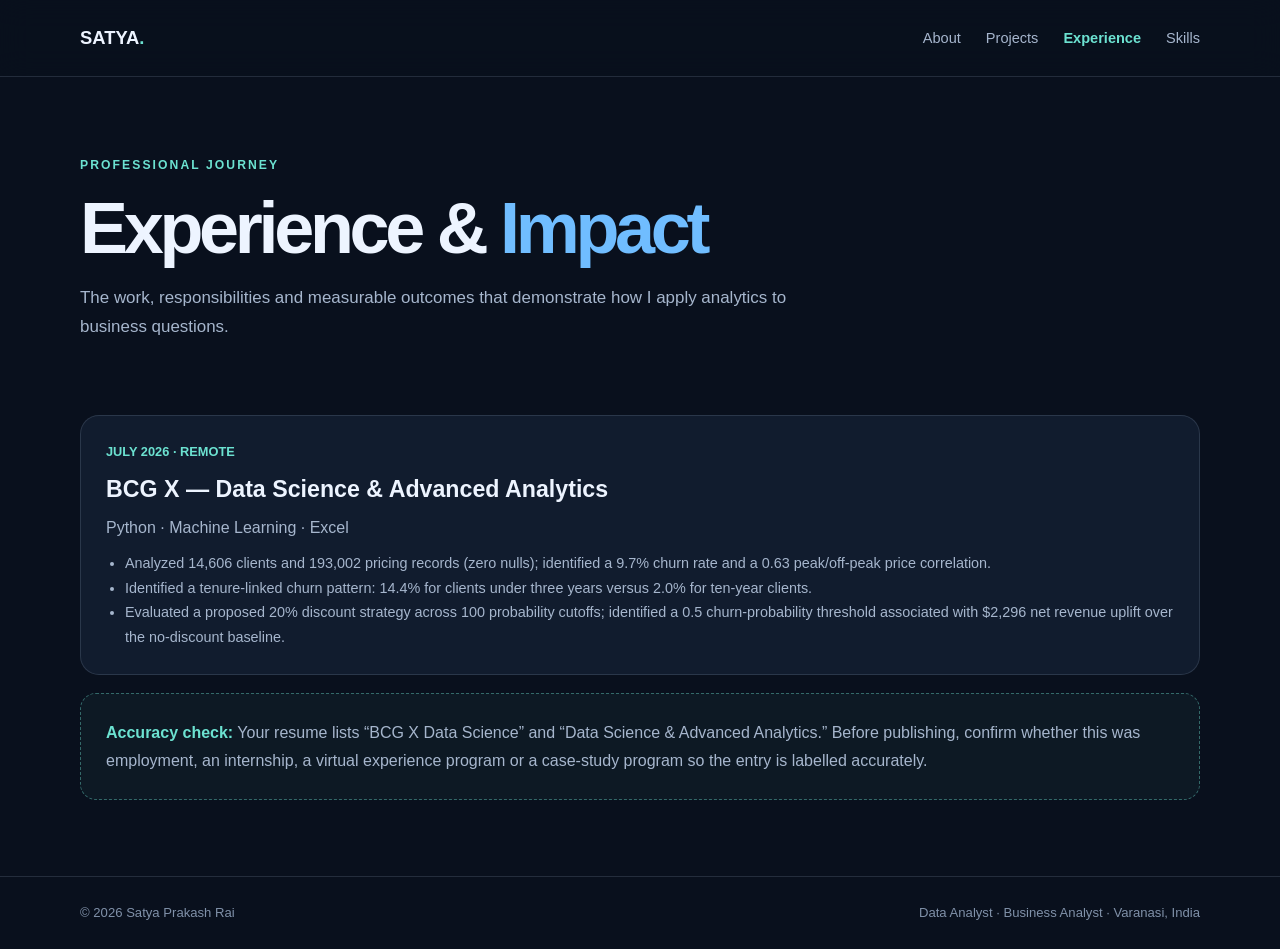
==== experience.html @ a1c22d84 "Add files via upload" ====
<!doctype html><html lang="en"><head><meta charset="utf-8"><meta name="viewport" content="width=device-width,initial-scale=1"><meta name="description" content="Professional experience and analytics impact by Satya Prakash Rai."><title>Experience | Satya Prakash Rai</title><link rel="stylesheet" href="style.css"></head><body>
<header><div class="container nav"><a class="brand" href="index.html">SATYA<span>.</span></a><button class="menu" id="menu" aria-label="Toggle navigation" aria-expanded="false">☰</button><nav class="links" id="links"><a href="index.html">About</a><a href="projects.html">Projects</a><a href="experience.html" class="active">Experience</a><a href="skills.html">Skills</a></nav></div></header>
<main>
<section class="hero"><div class="container"><div class="eyebrow">PROFESSIONAL JOURNEY</div><h1 class="title">Experience & <span>Impact</span></h1><p class="lead">The work, responsibilities and measurable outcomes that demonstrate how I apply analytics to business questions.</p></div></section>
<section class="section"><div class="container"><article class="card"><div class="date">JULY 2026 · REMOTE</div><h2 style="font-size:1.45rem">BCG X — Data Science & Advanced Analytics</h2><p style="margin-top:5px">Python · Machine Learning · Excel</p><ul><li>Analyzed 14,606 clients and 193,002 pricing records (zero nulls); identified a 9.7% churn rate and a 0.63 peak/off-peak price correlation.</li><li>Identified a tenure-linked churn pattern: 14.4% for clients under three years versus 2.0% for ten-year clients.</li><li>Evaluated a proposed 20% discount strategy across 100 probability cutoffs; identified a 0.5 churn-probability threshold associated with $2,296 net revenue uplift over the no-discount baseline.</li></ul></article><div class="placeholder" style="margin-top:18px"><strong>Accuracy check:</strong> Your resume lists “BCG X Data Science” and “Data Science & Advanced Analytics.” Before publishing, confirm whether this was employment, an internship, a virtual experience program or a case-study program so the entry is labelled accurately.</div></div></section>
</main><footer><div class="container foot"><span>© <span id="year"></span> Satya Prakash Rai</span><span>Data Analyst · Business Analyst · Varanasi, India</span></div></footer><script src="script.js"></script></body></html>
---- style.css ----
:root{--bg:#09101d;--panel:#111c2e;--panel2:#17243a;--line:rgba(185,205,235,.15);--text:#edf4ff;--muted:#a6b6cd;--blue:#70bdff;--cyan:#6ce2d1;--max:1120px}
*{box-sizing:border-box;margin:0;padding:0}html{scroll-behavior:smooth}body{font-family:Inter,Arial,sans-serif;background:var(--bg);color:var(--text);line-height:1.7}a{color:inherit;text-decoration:none}.container{width:min(var(--max),calc(100% - 40px));margin:auto}
header{position:sticky;top:0;z-index:20;background:rgba(9,16,29,.94);backdrop-filter:blur(15px);border-bottom:1px solid var(--line)}.nav{height:76px;display:flex;align-items:center;justify-content:space-between;gap:20px}.brand{font-size:1.15rem;font-weight:850}.brand span{color:var(--cyan)}.links{display:flex;gap:25px;color:var(--muted);font-size:.91rem}.links a:hover,.links a.active{color:var(--cyan)}.links a.active{font-weight:750}.menu{display:none;background:none;color:var(--text);border:1px solid var(--line);border-radius:9px;padding:8px 12px;font-size:1.2rem}
main{min-height:75vh}.hero{padding:78px 0 45px}.eyebrow{color:var(--cyan);font-size:.76rem;letter-spacing:.17em;font-weight:800;text-transform:uppercase}.title{font-size:clamp(2.5rem,6vw,4.5rem);line-height:1.08;letter-spacing:-.06em;margin:14px 0 17px}.title span{color:var(--blue)}.lead{max-width:760px;color:var(--muted);font-size:1.06rem}.section{padding:28px 0 76px}.section-title{font-size:1.55rem;margin-bottom:17px}.panel,.card{background:var(--panel);border:1px solid var(--line);border-radius:19px;padding:25px}.muted,.card p{color:var(--muted)}.profile{display:grid;grid-template-columns:230px 1fr;gap:27px;align-items:center}.photo{width:100%;aspect-ratio:4/5;object-fit:cover;border-radius:15px;border:1px solid var(--line);background:linear-gradient(145deg,#1d3654,#102032);display:grid;place-items:center;color:var(--muted);text-align:center;padding:20px}.facts{display:grid;grid-template-columns:repeat(2,1fr);gap:12px;margin-top:20px}.fact{background:var(--panel2);border:1px solid var(--line);padding:13px;border-radius:12px}.fact b{display:block}.fact span{font-size:.78rem;color:var(--muted)}.education{display:grid;gap:15px}.edu-item{padding:17px;border:1px solid var(--line);border-radius:13px;background:var(--panel2)}.edu-item p{font-size:.87rem;color:var(--muted)}.cards{display:grid;grid-template-columns:repeat(2,1fr);gap:17px}.card h3{font-size:1.08rem;margin-bottom:8px}.card ul{padding-left:19px;margin-top:10px}.card li{color:var(--muted);font-size:.9rem}.date{font-size:.8rem;color:var(--cyan);font-weight:750;margin-bottom:7px}.taglist{display:flex;flex-wrap:wrap;gap:9px;margin-top:14px}.tag{border:1px solid var(--line);background:var(--panel2);color:#d4e3f7;border-radius:999px;padding:6px 11px;font-size:.8rem}.placeholder{border:1px dashed rgba(108,226,209,.4);background:rgba(108,226,209,.045);padding:25px;border-radius:16px;color:var(--muted)}.placeholder strong{color:var(--cyan)}.page-actions{display:flex;flex-wrap:wrap;gap:12px;margin-top:23px}.btn{display:inline-flex;padding:11px 17px;border-radius:999px;background:linear-gradient(110deg,var(--blue),var(--cyan));color:#07121d;font-weight:800;font-size:.9rem}.btn.alt{background:transparent;color:var(--text);border:1px solid var(--line)}footer{border-top:1px solid var(--line);padding:25px 0;color:#8091a9;font-size:.82rem}.foot{display:flex;justify-content:space-between;gap:15px;flex-wrap:wrap}
@media(max-width:760px){.menu{display:block}.links{display:none;position:absolute;top:76px;left:0;right:0;background:#0c1627;padding:18px 22px;flex-direction:column;border-bottom:1px solid var(--line)}.links.open{display:flex}.profile{grid-template-columns:1fr}.photo{max-width:230px}.cards{grid-template-columns:1fr}.hero{padding-top:58px}}
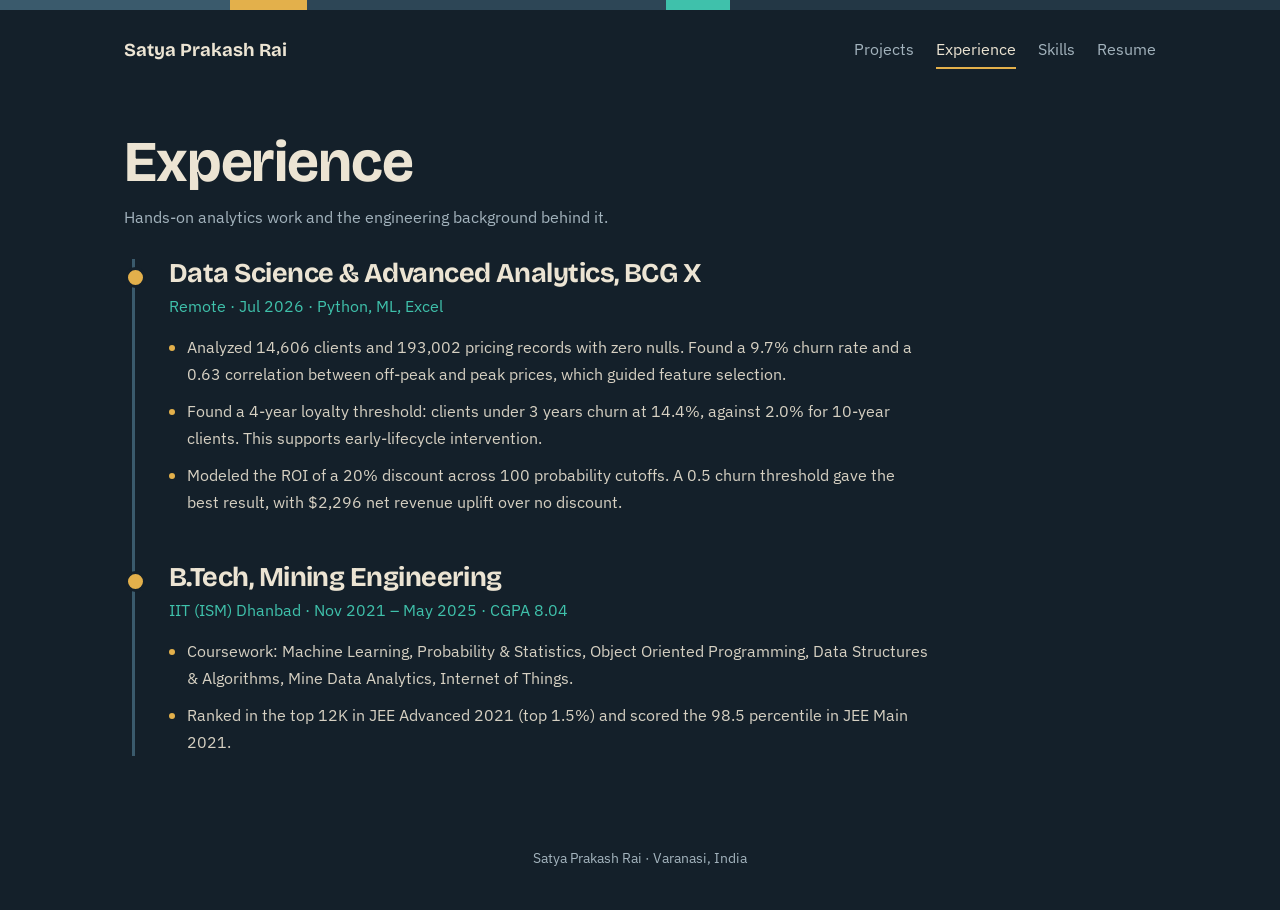
==== commit a71d97e7: "Add files via upload" ====
--- a/experience.html
+++ b/experience.html
@@ -1,6 +1,12 @@
-<!doctype html><html lang="en"><head><meta charset="utf-8"><meta name="viewport" content="width=device-width,initial-scale=1"><meta name="description" content="Professional experience and analytics impact by Satya Prakash Rai."><title>Experience | Satya Prakash Rai</title><link rel="stylesheet" href="style.css"></head><body>
-<header><div class="container nav"><a class="brand" href="index.html">SATYA<span>.</span></a><button class="menu" id="menu" aria-label="Toggle navigation" aria-expanded="false">☰</button><nav class="links" id="links"><a href="index.html">About</a><a href="projects.html">Projects</a><a href="experience.html" class="active">Experience</a><a href="skills.html">Skills</a></nav></div></header>
-<main>
-<section class="hero"><div class="container"><div class="eyebrow">PROFESSIONAL JOURNEY</div><h1 class="title">Experience & <span>Impact</span></h1><p class="lead">The work, responsibilities and measurable outcomes that demonstrate how I apply analytics to business questions.</p></div></section>
-<section class="section"><div class="container"><article class="card"><div class="date">JULY 2026 · REMOTE</div><h2 style="font-size:1.45rem">BCG X — Data Science & Advanced Analytics</h2><p style="margin-top:5px">Python · Machine Learning · Excel</p><ul><li>Analyzed 14,606 clients and 193,002 pricing records (zero nulls); identified a 9.7% churn rate and a 0.63 peak/off-peak price correlation.</li><li>Identified a tenure-linked churn pattern: 14.4% for clients under three years versus 2.0% for ten-year clients.</li><li>Evaluated a proposed 20% discount strategy across 100 probability cutoffs; identified a 0.5 churn-probability threshold associated with $2,296 net revenue uplift over the no-discount baseline.</li></ul></article><div class="placeholder" style="margin-top:18px"><strong>Accuracy check:</strong> Your resume lists “BCG X Data Science” and “Data Science & Advanced Analytics.” Before publishing, confirm whether this was employment, an internship, a virtual experience program or a case-study program so the entry is labelled accurately.</div></div></section>
-</main><footer><div class="container foot"><span>© <span id="year"></span> Satya Prakash Rai</span><span>Data Analyst · Business Analyst · Varanasi, India</span></div></footer><script src="script.js"></script></body></html>+<!DOCTYPE html><html lang="en"><head><title>Experience | Satya Prakash Rai</title><meta charset="utf-8"><meta name="viewport" content="width=device-width,initial-scale=1"><link rel="preconnect" href="https://fonts.googleapis.com"><link rel="preconnect" href="https://fonts.gstatic.com" crossorigin><link href="https://fonts.googleapis.com/css2?family=Bricolage+Grotesque:wght@600;700&family=IBM+Plex+Sans:wght@400;600&display=swap" rel="stylesheet"><link rel="stylesheet" href="style.css"></head><body><div class="wrap">
+<nav class="topnav"><a class="home" href="index.html">Satya Prakash Rai</a><a href="projects.html">Projects</a><a href="experience.html" aria-current="page">Experience</a><a href="skills.html">Skills</a><a href="resume.html">Resume</a></nav>
+<header class="page-head"><h1>Experience</h1><p>Hands-on analytics work and the engineering background behind it.</p></header>
+<main class="tl">
+<article class="job"><h2>Data Science &amp; Advanced Analytics, BCG X</h2><p class="meta">Remote · Jul 2026 · Python, ML, Excel</p><ul>
+<li>Analyzed 14,606 clients and 193,002 pricing records with zero nulls. Found a 9.7% churn rate and a 0.63 correlation between off-peak and peak prices, which guided feature selection.</li>
+<li>Found a 4-year loyalty threshold: clients under 3 years churn at 14.4%, against 2.0% for 10-year clients. This supports early-lifecycle intervention.</li>
+<li>Modeled the ROI of a 20% discount across 100 probability cutoffs. A 0.5 churn threshold gave the best result, with $2,296 net revenue uplift over no discount.</li></ul></article>
+<article class="job"><h2>B.Tech, Mining Engineering</h2><p class="meta">IIT (ISM) Dhanbad · Nov 2021 – May 2025 · CGPA 8.04</p><ul>
+<li>Coursework: Machine Learning, Probability &amp; Statistics, Object Oriented Programming, Data Structures &amp; Algorithms, Mine Data Analytics, Internet of Things.</li>
+<li>Ranked in the top 12K in JEE Advanced 2021 (top 1.5%) and scored the 98.5 percentile in JEE Main 2021.</li></ul></article>
+</main></div><footer>Satya Prakash Rai · Varanasi, India</footer></body></html>
--- a/style.css
+++ b/style.css
@@ -1,6 +1,76 @@
-
-:root{--bg:#09101d;--panel:#111c2e;--panel2:#17243a;--line:rgba(185,205,235,.15);--text:#edf4ff;--muted:#a6b6cd;--blue:#70bdff;--cyan:#6ce2d1;--max:1120px}
-*{box-sizing:border-box;margin:0;padding:0}html{scroll-behavior:smooth}body{font-family:Inter,Arial,sans-serif;background:var(--bg);color:var(--text);line-height:1.7}a{color:inherit;text-decoration:none}.container{width:min(var(--max),calc(100% - 40px));margin:auto}
-header{position:sticky;top:0;z-index:20;background:rgba(9,16,29,.94);backdrop-filter:blur(15px);border-bottom:1px solid var(--line)}.nav{height:76px;display:flex;align-items:center;justify-content:space-between;gap:20px}.brand{font-size:1.15rem;font-weight:850}.brand span{color:var(--cyan)}.links{display:flex;gap:25px;color:var(--muted);font-size:.91rem}.links a:hover,.links a.active{color:var(--cyan)}.links a.active{font-weight:750}.menu{display:none;background:none;color:var(--text);border:1px solid var(--line);border-radius:9px;padding:8px 12px;font-size:1.2rem}
-main{min-height:75vh}.hero{padding:78px 0 45px}.eyebrow{color:var(--cyan);font-size:.76rem;letter-spacing:.17em;font-weight:800;text-transform:uppercase}.title{font-size:clamp(2.5rem,6vw,4.5rem);line-height:1.08;letter-spacing:-.06em;margin:14px 0 17px}.title span{color:var(--blue)}.lead{max-width:760px;color:var(--muted);font-size:1.06rem}.section{padding:28px 0 76px}.section-title{font-size:1.55rem;margin-bottom:17px}.panel,.card{background:var(--panel);border:1px solid var(--line);border-radius:19px;padding:25px}.muted,.card p{color:var(--muted)}.profile{display:grid;grid-template-columns:230px 1fr;gap:27px;align-items:center}.photo{width:100%;aspect-ratio:4/5;object-fit:cover;border-radius:15px;border:1px solid var(--line);background:linear-gradient(145deg,#1d3654,#102032);display:grid;place-items:center;color:var(--muted);text-align:center;padding:20px}.facts{display:grid;grid-template-columns:repeat(2,1fr);gap:12px;margin-top:20px}.fact{background:var(--panel2);border:1px solid var(--line);padding:13px;border-radius:12px}.fact b{display:block}.fact span{font-size:.78rem;color:var(--muted)}.education{display:grid;gap:15px}.edu-item{padding:17px;border:1px solid var(--line);border-radius:13px;background:var(--panel2)}.edu-item p{font-size:.87rem;color:var(--muted)}.cards{display:grid;grid-template-columns:repeat(2,1fr);gap:17px}.card h3{font-size:1.08rem;margin-bottom:8px}.card ul{padding-left:19px;margin-top:10px}.card li{color:var(--muted);font-size:.9rem}.date{font-size:.8rem;color:var(--cyan);font-weight:750;margin-bottom:7px}.taglist{display:flex;flex-wrap:wrap;gap:9px;margin-top:14px}.tag{border:1px solid var(--line);background:var(--panel2);color:#d4e3f7;border-radius:999px;padding:6px 11px;font-size:.8rem}.placeholder{border:1px dashed rgba(108,226,209,.4);background:rgba(108,226,209,.045);padding:25px;border-radius:16px;color:var(--muted)}.placeholder strong{color:var(--cyan)}.page-actions{display:flex;flex-wrap:wrap;gap:12px;margin-top:23px}.btn{display:inline-flex;padding:11px 17px;border-radius:999px;background:linear-gradient(110deg,var(--blue),var(--cyan));color:#07121d;font-weight:800;font-size:.9rem}.btn.alt{background:transparent;color:var(--text);border:1px solid var(--line)}footer{border-top:1px solid var(--line);padding:25px 0;color:#8091a9;font-size:.82rem}.foot{display:flex;justify-content:space-between;gap:15px;flex-wrap:wrap}
-@media(max-width:760px){.menu{display:block}.links{display:none;position:absolute;top:76px;left:0;right:0;background:#0c1627;padding:18px 22px;flex-direction:column;border-bottom:1px solid var(--line)}.links.open{display:flex}.profile{grid-template-columns:1fr}.photo{max-width:230px}.cards{grid-template-columns:1fr}.hero{padding-top:58px}}
+:root{--bg:#14202a;--s1:#1b2b37;--s2:#233745;--s3:#2d4656;--s4:#3a5a6c;--ink:#ece4d3;--mute:#a3b3bd;--gold:#e3b04b;--teal:#3fc1ab}
+*{box-sizing:border-box;margin:0;padding:0}
+html{scroll-behavior:smooth}
+body{background:var(--bg);color:var(--ink);font:400 1.02rem/1.65 'IBM Plex Sans',system-ui,sans-serif;min-height:100vh}
+body::before{content:"";display:block;height:10px;background:linear-gradient(90deg,var(--s4) 0 18%,var(--gold) 18% 24%,var(--s3) 24% 52%,var(--teal) 52% 57%,var(--s2) 57% 100%)}
+h1,h2,h3{font-family:'Bricolage Grotesque',system-ui,sans-serif;line-height:1.1;letter-spacing:-.02em}
+a{color:inherit}
+a:focus-visible{outline:3px solid var(--gold);outline-offset:3px}
+.wrap{max-width:1080px;margin:0 auto;padding:0 24px}
+.topnav{display:flex;flex-wrap:wrap;gap:6px 22px;align-items:center;padding:22px 0}
+.topnav .home{font-family:'Bricolage Grotesque',sans-serif;font-weight:700;font-size:1.15rem;margin-right:auto;text-decoration:none}
+.topnav a:not(.home){color:var(--mute);text-decoration:none;padding:4px 0;border-bottom:2px solid transparent}
+.topnav a:not(.home):hover,.topnav a[aria-current]{color:var(--ink);border-color:var(--gold)}
+.page-head{padding:40px 0 28px}
+.page-head h1{font-size:clamp(2.2rem,6vw,3.6rem)}
+.page-head p{color:var(--mute);margin-top:10px;max-width:60ch}
+/* About */
+.hero{display:grid;grid-template-columns:minmax(0,5fr) minmax(0,6fr);gap:56px;padding:48px 0 72px;align-items:start}
+.photo{position:relative;width:min(100%,340px);aspect-ratio:1;border-radius:50%;background:linear-gradient(160deg,var(--s4),var(--s1));display:grid;place-items:center;font:700 4.5rem 'Bricolage Grotesque',sans-serif;color:var(--gold);border:4px solid var(--s3);overflow:hidden;margin-bottom:28px}
+.photo img{position:absolute;inset:0;width:100%;height:100%;object-fit:cover}
+.hero h1{font-size:clamp(2.4rem,6vw,4rem)}
+.role{color:var(--gold);font-weight:600;margin:10px 0 18px}
+.hero p{color:#d6d0c2;max-width:52ch}
+.contact{display:flex;flex-wrap:wrap;gap:10px 20px;margin-top:22px}
+.contact a{color:var(--teal);text-decoration:none;border-bottom:1px solid transparent}
+.contact a:hover{border-color:var(--teal)}
+.strata{display:flex;flex-direction:column;margin-top:8px}
+.slab{display:flex;justify-content:space-between;align-items:center;padding:30px 28px;text-decoration:none;font:700 clamp(1.6rem,3.5vw,2.2rem) 'Bricolage Grotesque',sans-serif;transition:padding-left .2s,background .2s;animation:rise .6s both}
+.slab small{display:block;font:400 .9rem 'IBM Plex Sans',sans-serif;color:var(--mute);margin-top:4px}
+.slab span.arr{font-size:1.6rem;color:var(--gold)}
+.slab:nth-child(1){background:var(--s1);animation-delay:.05s}
+.slab:nth-child(2){background:var(--s2);animation-delay:.15s}
+.slab:nth-child(3){background:var(--s3);animation-delay:.25s}
+.slab:nth-child(4){background:var(--s4);animation-delay:.35s}
+.slab:hover{padding-left:44px;background:#44697c}
+@keyframes rise{from{opacity:0;transform:translateY(14px)}}
+/* Projects */
+.grid{display:grid;grid-template-columns:repeat(2,minmax(0,1fr));gap:28px;padding-bottom:80px}
+.card{display:flex;flex-direction:column;background:var(--s1);border:1px solid var(--s3);border-radius:14px;overflow:hidden;text-decoration:none;transition:transform .2s,border-color .2s}
+.card:hover{transform:translateY(-6px);border-color:var(--gold)}
+.thumb{position:relative;height:200px;background:linear-gradient(135deg,var(--s4),var(--s2));overflow:hidden}
+.thumb img{width:100%;height:100%;object-fit:cover;display:block}
+.thumb .tag{position:absolute;left:14px;bottom:12px;background:var(--bg);color:var(--teal);padding:3px 10px;border-radius:99px;font-size:.8rem}
+.thumb .open{position:absolute;inset:0;display:grid;place-items:center;background:rgba(20,32,42,.78);color:var(--gold);font:700 1.2rem 'Bricolage Grotesque',sans-serif;opacity:0;transition:opacity .2s}
+.card:hover .open,.card:focus-visible .open{opacity:1}
+.body{padding:22px 24px 26px}
+.body h3{font-size:1.4rem;margin-bottom:12px}
+.body ul{padding-left:18px;color:#d6d0c2}
+.body li{margin-bottom:8px}
+.body li::marker{color:var(--gold)}
+/* Experience */
+.tl{border-left:3px solid var(--s4);margin:0 0 60px 8px;padding-left:34px}
+.job{position:relative;margin-bottom:48px;max-width:760px}
+.job::before{content:"";position:absolute;left:-44px;top:8px;width:15px;height:15px;border-radius:50%;background:var(--gold);border:3px solid var(--bg)}
+.job h2{font-size:1.7rem}
+.meta{color:var(--teal);margin:4px 0 14px}
+.job ul{padding-left:18px;color:#d6d0c2}
+.job li{margin-bottom:10px}
+.job li::marker{color:var(--gold)}
+/* Skills */
+.skills{display:grid;grid-template-columns:repeat(auto-fit,minmax(280px,1fr));gap:22px;padding-bottom:40px}
+.group{background:var(--s1);border-radius:14px;padding:24px;border-top:4px solid var(--gold)}
+.group:nth-child(even){border-color:var(--teal)}
+.group h3{font-size:1.2rem;margin-bottom:14px}
+.chips{display:flex;flex-wrap:wrap;gap:8px}
+.chips span{background:var(--s3);padding:5px 14px;border-radius:99px;font-size:.92rem}
+.certs{background:var(--s2);border-radius:14px;padding:26px 28px;margin-bottom:80px}
+.certs h3{margin-bottom:12px}
+.certs li{margin:0 0 8px 18px}
+/* Resume */
+.btn{display:inline-block;background:var(--gold);color:#14202a;font-weight:700;padding:12px 26px;border-radius:8px;text-decoration:none;margin-bottom:22px}
+.btn:hover{background:#f0c264}
+iframe{width:100%;height:85vh;border:0;border-radius:12px;background:#fff;margin-bottom:60px}
+footer{color:var(--mute);text-align:center;padding:30px 0 40px;font-size:.9rem}
+@media(max-width:820px){.hero{grid-template-columns:1fr;gap:36px}.grid{grid-template-columns:1fr}.photo{width:240px}}
+@media(prefers-reduced-motion:reduce){*{animation:none!important;transition:none!important}}
